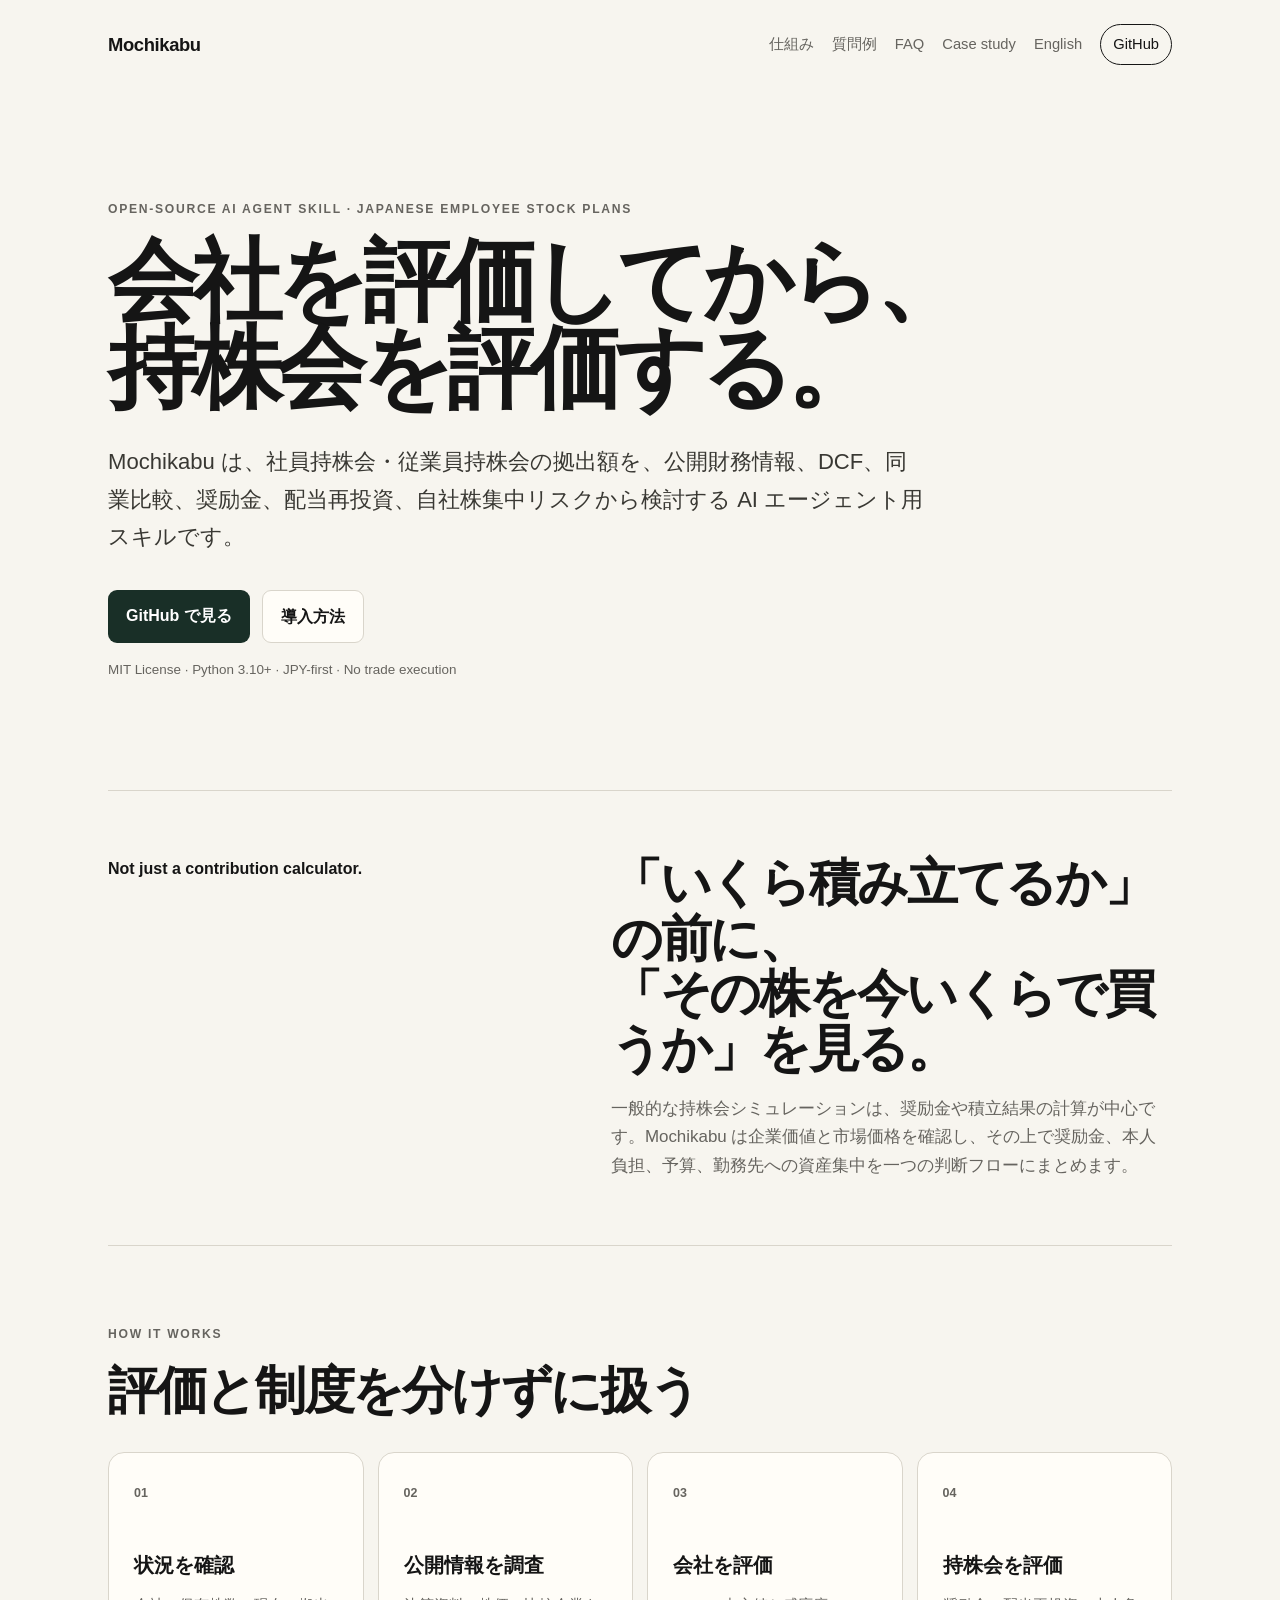
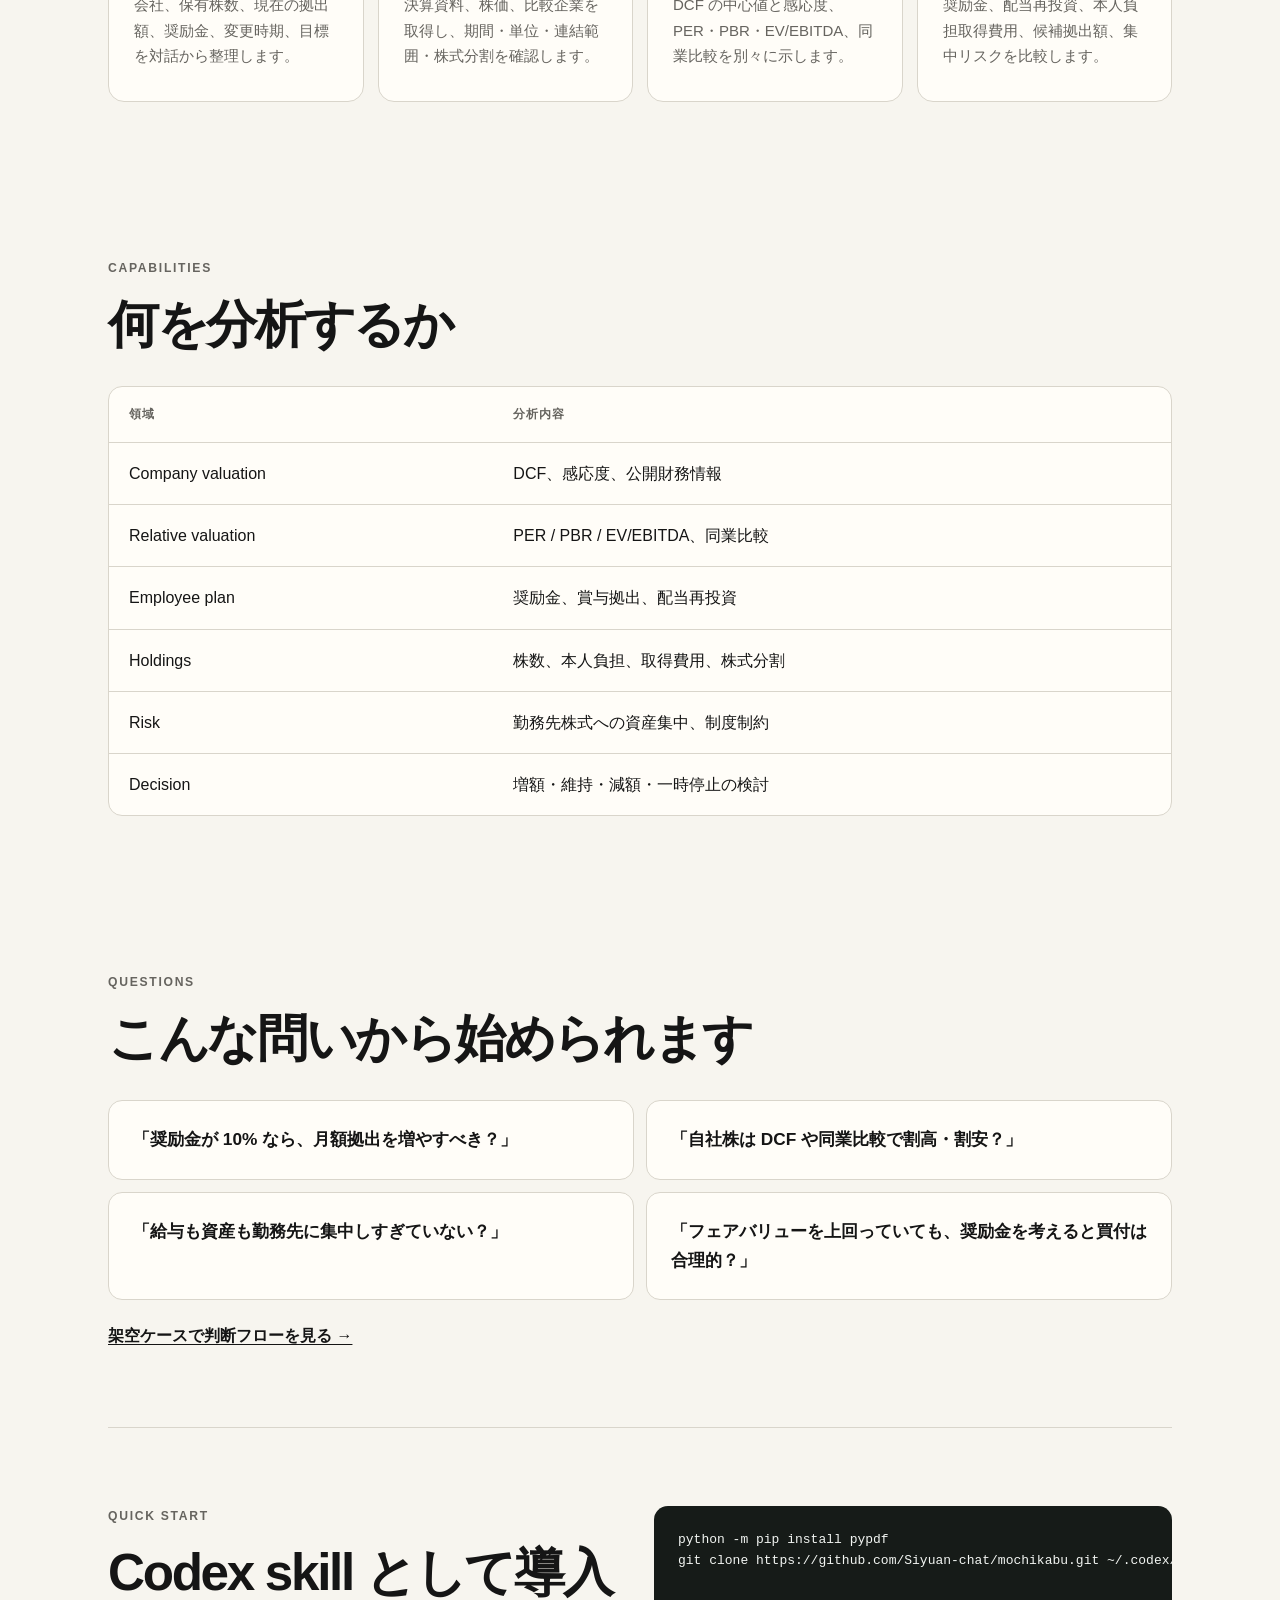
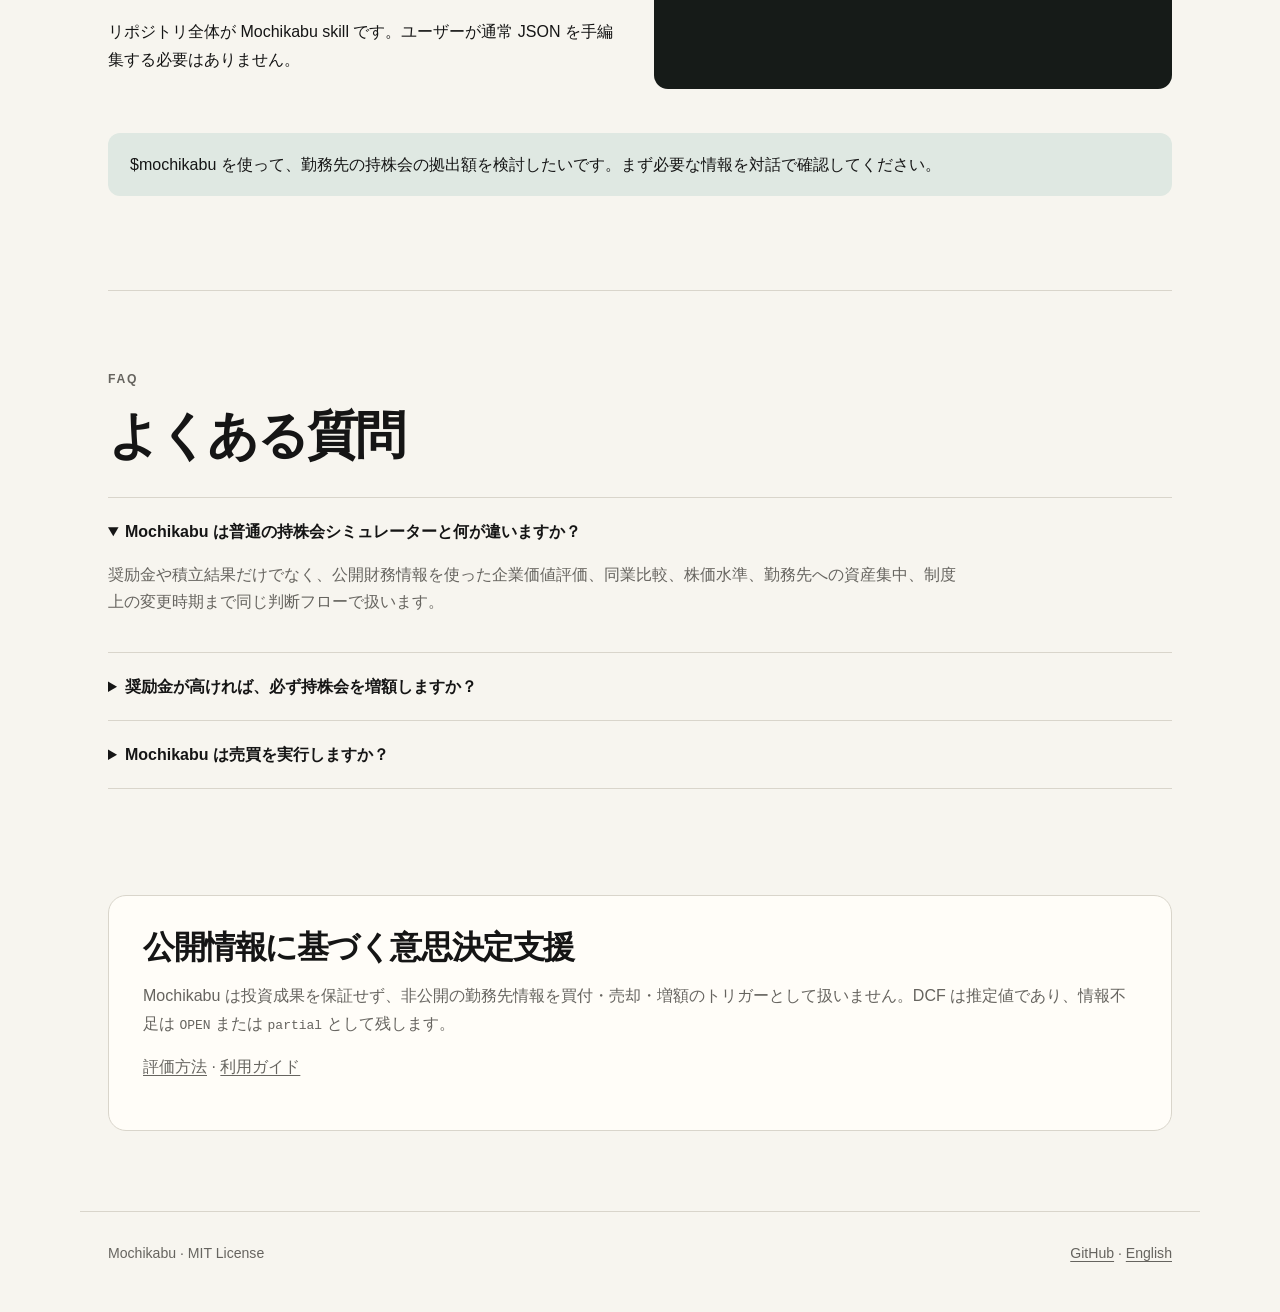
==== docs/index.html @ fea3e165 "docs: add SEO/GEO landing site and synthetic case study" ====
<!doctype html>
<html lang="ja">
<head>
<meta charset="utf-8">
<meta name="viewport" content="width=device-width,initial-scale=1">
<title>Mochikabu — 社員持株会・従業員持株会のための AI Agent Skill</title>
<meta name="description" content="Mochikabu は、公開財務情報、DCF、同業比較、奨励金、配当再投資、自社株集中リスクから社員持株会・従業員持株会の拠出判断を支援するオープンソース AI Agent Skill です。">
<meta name="robots" content="index,follow,max-snippet:-1">
<link rel="canonical" href="https://siyuan-chat.github.io/mochikabu/">
<link rel="alternate" hreflang="ja" href="https://siyuan-chat.github.io/mochikabu/">
<link rel="alternate" hreflang="en" href="https://siyuan-chat.github.io/mochikabu/en.html">
<link rel="stylesheet" href="./style.css">
<meta property="og:type" content="website">
<meta property="og:title" content="Mochikabu — AI Agent Skill for Japanese Employee Stock Ownership Plans">
<meta property="og:description" content="会社を評価してから、持株会を評価する。">
<meta property="og:url" content="https://siyuan-chat.github.io/mochikabu/">
<script type="application/ld+json">{"@context":"https://schema.org","@type":"SoftwareApplication","name":"Mochikabu","description":"Open-source AI agent skill for Japanese employee stock ownership and employee shareholding plans, combining public financial data, DCF valuation, peer comparison, employee incentives, dividend reinvestment and contribution planning.","applicationCategory":"FinanceApplication","operatingSystem":"Cross-platform","softwareRequirements":"Python 3.10+","isAccessibleForFree":true,"offers":{"@type":"Offer","price":"0","priceCurrency":"JPY"},"license":"https://opensource.org/license/mit","codeRepository":"https://github.com/Siyuan-chat/mochikabu","url":"https://siyuan-chat.github.io/mochikabu/","inLanguage":["ja","en"],"keywords":["社員持株会","従業員持株会","持株会 AI","employee stock ownership plan Japan","employee shareholding Japan","AI agent skill","DCF valuation","contribution planning"]}</script>
<script type="application/ld+json">{"@context":"https://schema.org","@type":"FAQPage","mainEntity":[{"@type":"Question","name":"Mochikabu は普通の持株会シミュレーターと何が違いますか？","acceptedAnswer":{"@type":"Answer","text":"奨励金や積立結果だけでなく、公開財務情報を使った企業価値評価、同業比較、株価水準、勤務先への資産集中、制度上の変更時期まで同じ判断フローで扱います。"}},{"@type":"Question","name":"奨励金が高ければ、必ず持株会を増額しますか？","acceptedAnswer":{"@type":"Answer","text":"いいえ。奨励金は実質的な取得コストを下げますが、株価評価、予算、自社株への集中、ロックアップや変更可能時期なども確認します。"}},{"@type":"Question","name":"Mochikabu は売買を実行しますか？","acceptedAnswer":{"@type":"Answer","text":"いいえ。公開情報に基づく調査、評価、シミュレーション、拠出判断の支援を行いますが、自動発注や取引執行は行いません。"}}]}</script>
</head>
<body>
<header class="site-header">
<a class="brand" href="./">Mochikabu</a>
<nav>
<a href="#how">仕組み</a>
<a href="#questions">質問例</a>
<a href="#faq">FAQ</a>
<a href="./case-incentive-vs-valuation.html">Case study</a>
<a href="./en.html">English</a>
<a class="nav-cta" href="https://github.com/Siyuan-chat/mochikabu">GitHub</a>
</nav>
</header>
<main>
<section class="hero">
<p class="eyebrow">OPEN-SOURCE AI AGENT SKILL · JAPANESE EMPLOYEE STOCK PLANS</p>
<h1>会社を評価してから、<br>持株会を評価する。</h1>
<p class="lead">Mochikabu は、社員持株会・従業員持株会の拠出額を、公開財務情報、DCF、同業比較、奨励金、配当再投資、自社株集中リスクから検討する AI エージェント用スキルです。</p>
<div class="actions">
<a class="button primary" href="https://github.com/Siyuan-chat/mochikabu">GitHub で見る</a>
<a class="button secondary" href="#quickstart">導入方法</a>
</div>
<p class="micro">MIT License · Python 3.10+ · JPY-first · No trade execution</p>
</section>
<section class="statement">
<p class="kicker">Not just a contribution calculator.</p>
<div>
<h2>「いくら積み立てるか」の前に、<br>「その株を今いくらで買うか」を見る。</h2>
<p>一般的な持株会シミュレーションは、奨励金や積立結果の計算が中心です。Mochikabu は企業価値と市場価格を確認し、その上で奨励金、本人負担、予算、勤務先への資産集中を一つの判断フローにまとめます。</p>
</div>
</section>
<section id="how">
<div class="section-head">
<p class="eyebrow">HOW IT WORKS</p>
<h2>評価と制度を分けずに扱う</h2>
</div>
<div class="grid">
<article class="card">
<span class="num">01</span>
<h3>状況を確認</h3>
<p>会社、保有株数、現在の拠出額、奨励金、変更時期、目標を対話から整理します。</p>
</article>
<article class="card">
<span class="num">02</span>
<h3>公開情報を調査</h3>
<p>決算資料、株価、比較企業を取得し、期間・単位・連結範囲・株式分割を確認します。</p>
</article>
<article class="card">
<span class="num">03</span>
<h3>会社を評価</h3>
<p>DCF の中心値と感応度、PER・PBR・EV/EBITDA、同業比較を別々に示します。</p>
</article>
<article class="card">
<span class="num">04</span>
<h3>持株会を評価</h3>
<p>奨励金、配当再投資、本人負担取得費用、候補拠出額、集中リスクを比較します。</p>
</article>
</div>
</section>
<section>
<div class="section-head">
<p class="eyebrow">CAPABILITIES</p>
<h2>何を分析するか</h2>
</div>
<div class="table-wrap">
<table>
<thead>
<tr>
<th>領域</th>
<th>分析内容</th>
</tr>
</thead>
<tbody>
<tr>
<td>Company valuation</td>
<td>DCF、感応度、公開財務情報</td>
</tr>
<tr>
<td>Relative valuation</td>
<td>PER / PBR / EV/EBITDA、同業比較</td>
</tr>
<tr>
<td>Employee plan</td>
<td>奨励金、賞与拠出、配当再投資</td>
</tr>
<tr>
<td>Holdings</td>
<td>株数、本人負担、取得費用、株式分割</td>
</tr>
<tr>
<td>Risk</td>
<td>勤務先株式への資産集中、制度制約</td>
</tr>
<tr>
<td>Decision</td>
<td>増額・維持・減額・一時停止の検討</td>
</tr>
</tbody>
</table>
</div>
</section>
<section id="questions">
<div class="section-head">
<p class="eyebrow">QUESTIONS</p>
<h2>こんな問いから始められます</h2>
</div>
<div class="questions">
<p>「奨励金が 10% なら、月額拠出を増やすべき？」</p>
<p>「自社株は DCF や同業比較で割高・割安？」</p>
<p>「給与も資産も勤務先に集中しすぎていない？」</p>
<p>「フェアバリューを上回っていても、奨励金を考えると買付は合理的？」</p>
</div>
<a class="text-link" href="./case-incentive-vs-valuation.html">架空ケースで判断フローを見る →</a>
</section>
<section id="quickstart" class="quickstart">
<div>
<p class="eyebrow">QUICK START</p>
<h2>Codex skill として導入</h2>
<p>リポジトリ全体が Mochikabu skill です。ユーザーが通常 JSON を手編集する必要はありません。</p>
</div>
<pre>
<code>python -m pip install pypdf
git clone https://github.com/Siyuan-chat/mochikabu.git ~/.codex/skills/mochikabu</code>
</pre>
<p class="prompt">$mochikabu を使って、勤務先の持株会の拠出額を検討したいです。まず必要な情報を対話で確認してください。</p>
</section>
<section id="faq">
<div class="section-head">
<p class="eyebrow">FAQ</p>
<h2>よくある質問</h2>
</div>
<div class="faq">
<details open>
<summary>Mochikabu は普通の持株会シミュレーターと何が違いますか？</summary>
<p>奨励金や積立結果だけでなく、公開財務情報を使った企業価値評価、同業比較、株価水準、勤務先への資産集中、制度上の変更時期まで同じ判断フローで扱います。</p>
</details>
<details>
<summary>奨励金が高ければ、必ず持株会を増額しますか？</summary>
<p>いいえ。奨励金は実質的な取得コストを下げますが、株価評価、予算、自社株への集中、ロックアップや変更可能時期なども確認します。</p>
</details>
<details>
<summary>Mochikabu は売買を実行しますか？</summary>
<p>いいえ。調査、評価、シミュレーション、拠出判断の支援までを扱い、自動発注や取引執行は行いません。</p>
</details>
</div>
</section>
<section class="boundary">
<h2>公開情報に基づく意思決定支援</h2>
<p>Mochikabu は投資成果を保証せず、非公開の勤務先情報を買付・売却・増額のトリガーとして扱いません。DCF は推定値であり、情報不足は <code>OPEN</code> または <code>partial</code> として残します。</p>
<p>
<a href="https://github.com/Siyuan-chat/mochikabu/blob/main/docs/valuation.ja.md">評価方法</a> · <a href="https://github.com/Siyuan-chat/mochikabu/blob/main/docs/usage.ja.md">利用ガイド</a>
</p>
</section>
</main>
<footer>
<span>Mochikabu · MIT License</span>
<span>
<a href="https://github.com/Siyuan-chat/mochikabu">GitHub</a> · <a href="./en.html">English</a>
</span>
</footer>
</body>
</html>
---- docs/style.css ----
:root{--bg:#f7f5ef;--ink:#151515;--muted:#66645f;--line:#d9d5cb;--panel:#fffdf8;--accent:#192f27;--accent-soft:#dfe8e2;--max:1120px}*{box-sizing:border-box}html{scroll-behavior:smooth}body{margin:0;background:var(--bg);color:var(--ink);font-family:Inter,-apple-system,BlinkMacSystemFont,"Segoe UI","Noto Sans JP","Hiragino Kaku Gothic ProN",Meiryo,sans-serif;line-height:1.7}a{color:inherit;text-decoration-thickness:1px;text-underline-offset:3px}.site-header{max-width:var(--max);margin:auto;padding:24px 28px;display:flex;align-items:center;justify-content:space-between;gap:24px}.brand{font-size:1.15rem;font-weight:800;text-decoration:none;letter-spacing:-.02em}nav{display:flex;gap:18px;align-items:center;flex-wrap:wrap;font-size:.92rem}nav a{text-decoration:none;color:var(--muted)}.nav-cta{border:1px solid var(--ink);padding:7px 12px;border-radius:999px;color:var(--ink)}main{max-width:var(--max);margin:auto;padding:0 28px 80px}.hero{padding:110px 0 95px;max-width:930px}.eyebrow{font-size:.76rem;letter-spacing:.14em;font-weight:800;color:var(--muted);margin:0 0 18px}h1{font-size:clamp(3rem,7vw,6.8rem);line-height:.98;letter-spacing:-.065em;margin:0 0 30px;font-weight:850}.lead{font-size:clamp(1.08rem,2vw,1.38rem);max-width:820px;color:#393833;margin:0}.actions{display:flex;gap:12px;flex-wrap:wrap;margin:34px 0 16px}.button{display:inline-block;padding:12px 18px;border-radius:9px;text-decoration:none;font-weight:700}.primary{background:var(--accent);color:#fff}.secondary{border:1px solid var(--line);background:var(--panel)}.micro{font-size:.84rem;color:var(--muted)}.statement{border-top:1px solid var(--line);border-bottom:1px solid var(--line);padding:64px 0;display:grid;grid-template-columns:1fr 1.25fr;gap:54px}.statement .kicker{font-weight:800;margin:0}.statement h2,.section-head h2,.quickstart h2,.boundary h2{font-size:clamp(2rem,4vw,3.6rem);line-height:1.08;letter-spacing:-.045em;margin:0 0 18px}.statement p:last-child{font-size:1.06rem;color:var(--muted);margin:0}section{padding:78px 0}.section-head{max-width:770px;margin-bottom:34px}.grid{display:grid;grid-template-columns:repeat(4,1fr);gap:14px}.card{background:var(--panel);border:1px solid var(--line);border-radius:16px;padding:25px;min-height:250px}.card .num{font-size:.78rem;font-weight:800;color:var(--muted)}.card h3{font-size:1.22rem;margin:44px 0 10px}.card p{margin:0;color:var(--muted);font-size:.94rem}.table-wrap{overflow:auto;border:1px solid var(--line);border-radius:14px;background:var(--panel)}table{border-collapse:collapse;width:100%;min-width:620px}th,td{text-align:left;padding:17px 20px;border-bottom:1px solid var(--line)}th{font-size:.78rem;letter-spacing:.08em;text-transform:uppercase;color:var(--muted)}tr:last-child td{border-bottom:0}.questions{display:grid;grid-template-columns:1fr 1fr;gap:12px;margin-bottom:22px}.questions p{background:var(--panel);border:1px solid var(--line);border-radius:14px;padding:24px;margin:0;font-size:1.08rem;font-weight:650}.text-link{font-weight:750}.quickstart{display:grid;grid-template-columns:1fr 1fr;gap:28px;border-top:1px solid var(--line);border-bottom:1px solid var(--line)}pre{margin:0;background:#161b18;color:#f2f5f2;padding:24px;border-radius:14px;overflow:auto;line-height:1.55}.prompt{grid-column:1/-1;background:var(--accent-soft);padding:18px 22px;border-radius:12px}.faq details{border-top:1px solid var(--line);padding:20px 0}.faq details:last-child{border-bottom:1px solid var(--line)}.faq summary{font-weight:750;cursor:pointer}.faq p{max-width:850px;color:var(--muted)}.boundary{background:var(--panel);border:1px solid var(--line);border-radius:18px;padding:34px;margin-top:28px}.boundary h2{font-size:2rem}.boundary p{color:var(--muted)}footer{max-width:var(--max);margin:auto;padding:30px 28px 46px;border-top:1px solid var(--line);display:flex;justify-content:space-between;gap:20px;color:var(--muted);font-size:.88rem}.article{max-width:820px;margin:auto;padding-top:70px}.article h1{font-size:clamp(2.7rem,6vw,5.4rem)}.article h2{font-size:2rem;line-height:1.15;letter-spacing:-.03em;margin-top:58px}.article p,.article li{font-size:1.03rem}.article .note{background:var(--accent-soft);border-radius:12px;padding:18px 20px}@media(max-width:860px){.site-header{align-items:flex-start}.grid{grid-template-columns:1fr 1fr}.statement,.quickstart{grid-template-columns:1fr}.questions{grid-template-columns:1fr}.hero{padding-top:72px}}@media(max-width:560px){.site-header{display:block}nav{margin-top:14px;gap:12px}main{padding-left:20px;padding-right:20px}.grid{grid-template-columns:1fr}h1{font-size:3.35rem}footer{display:block}}
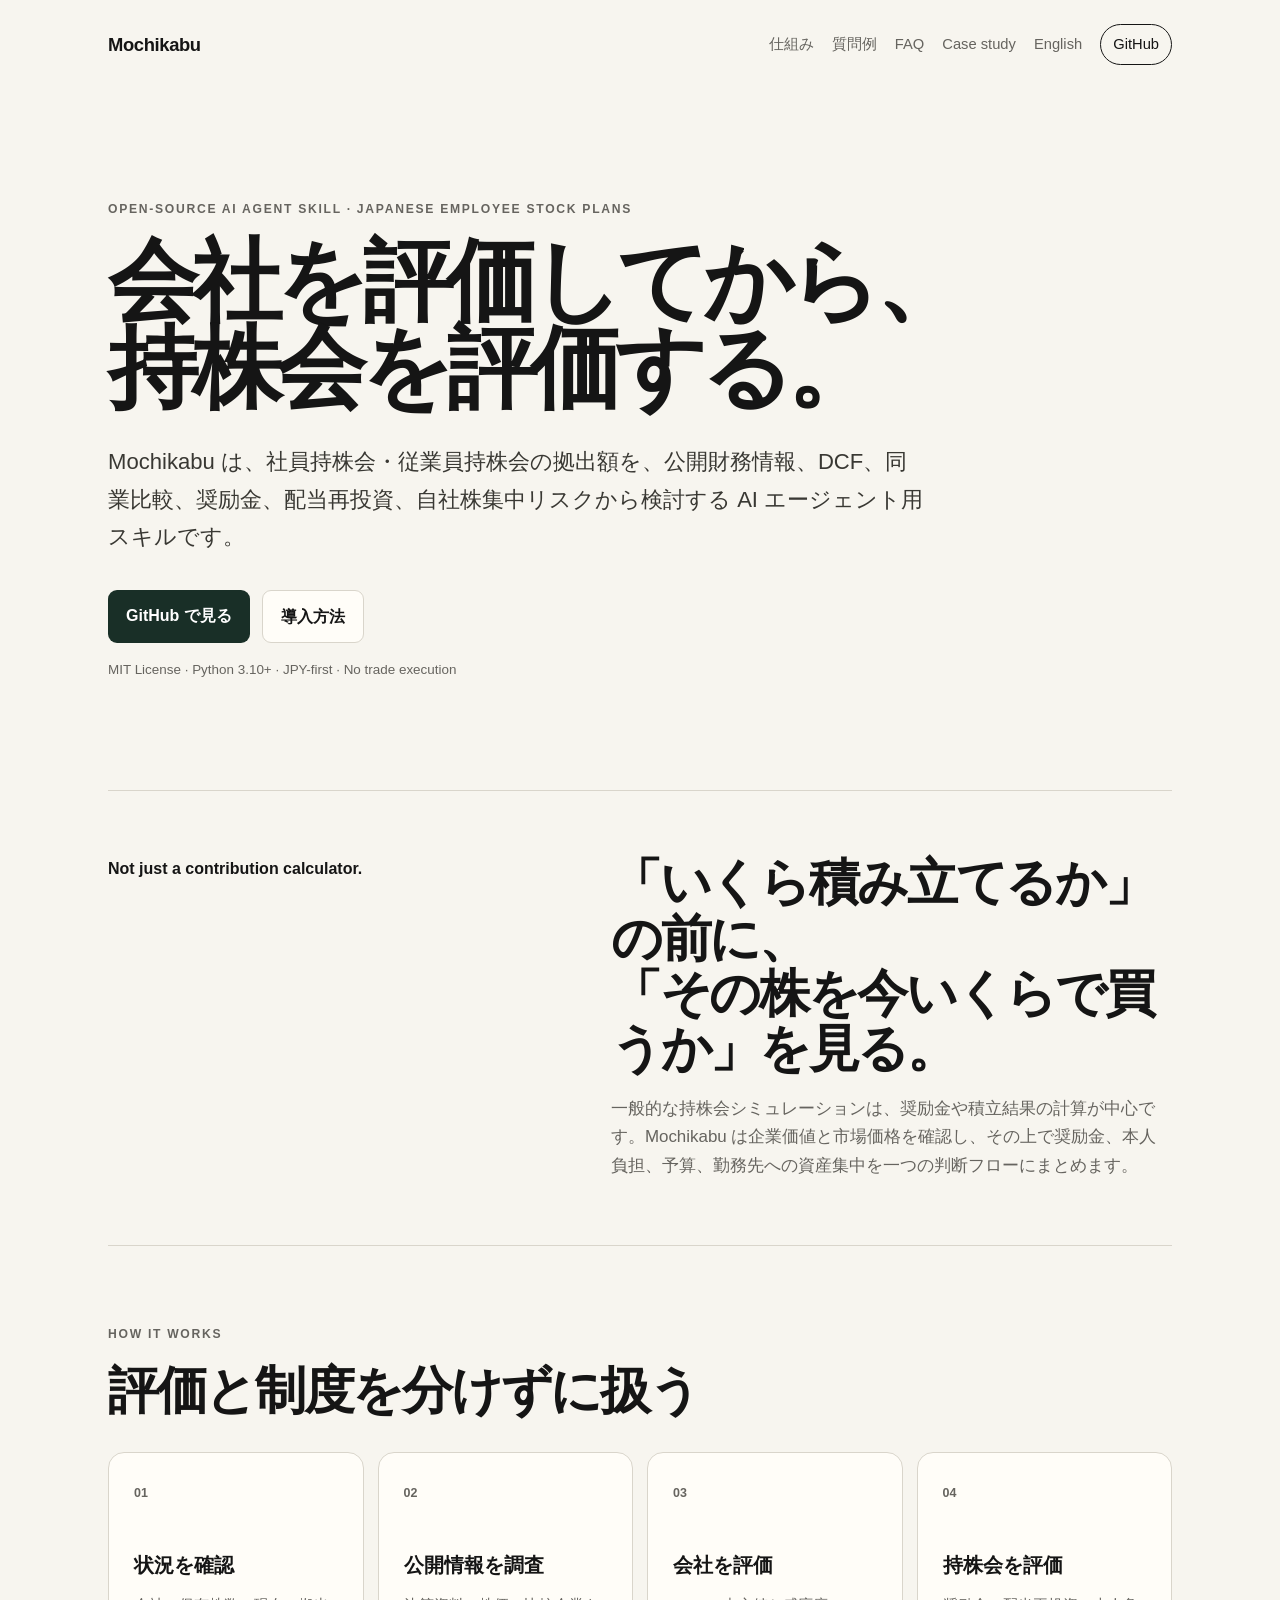
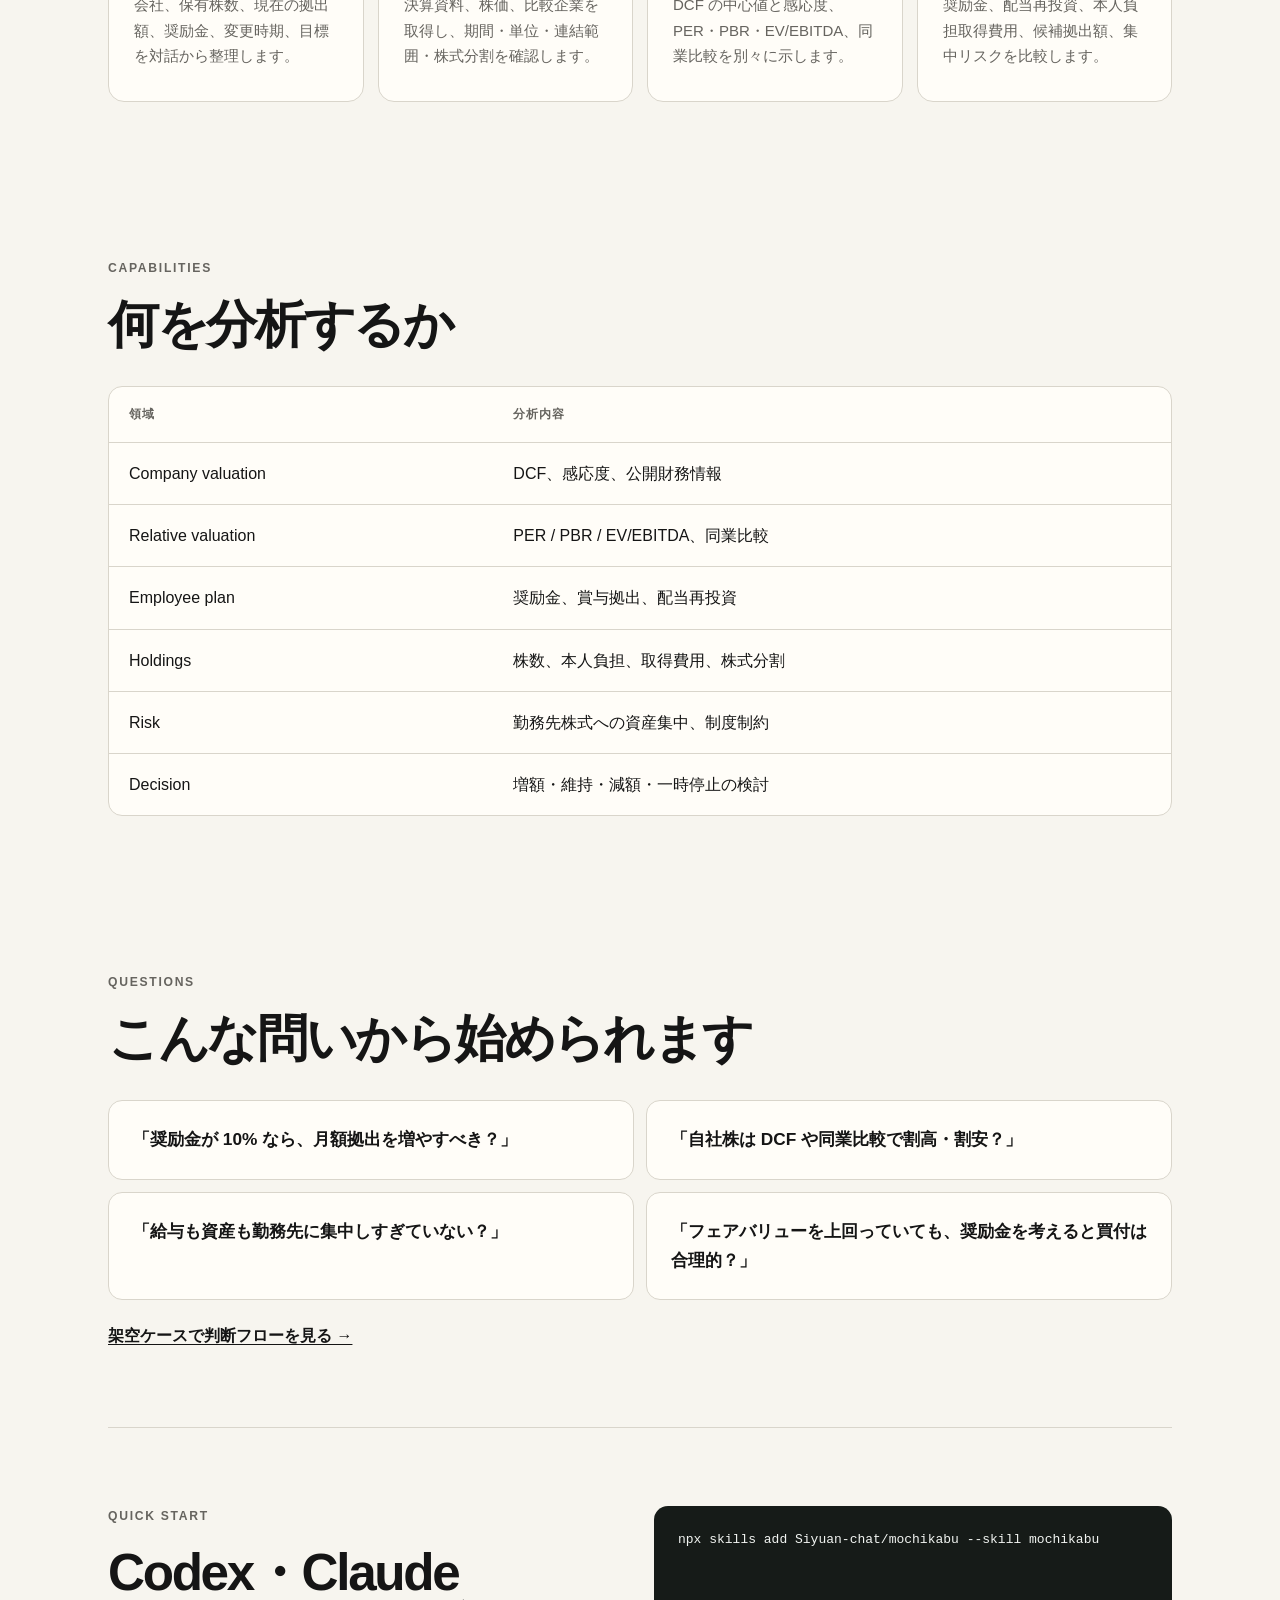
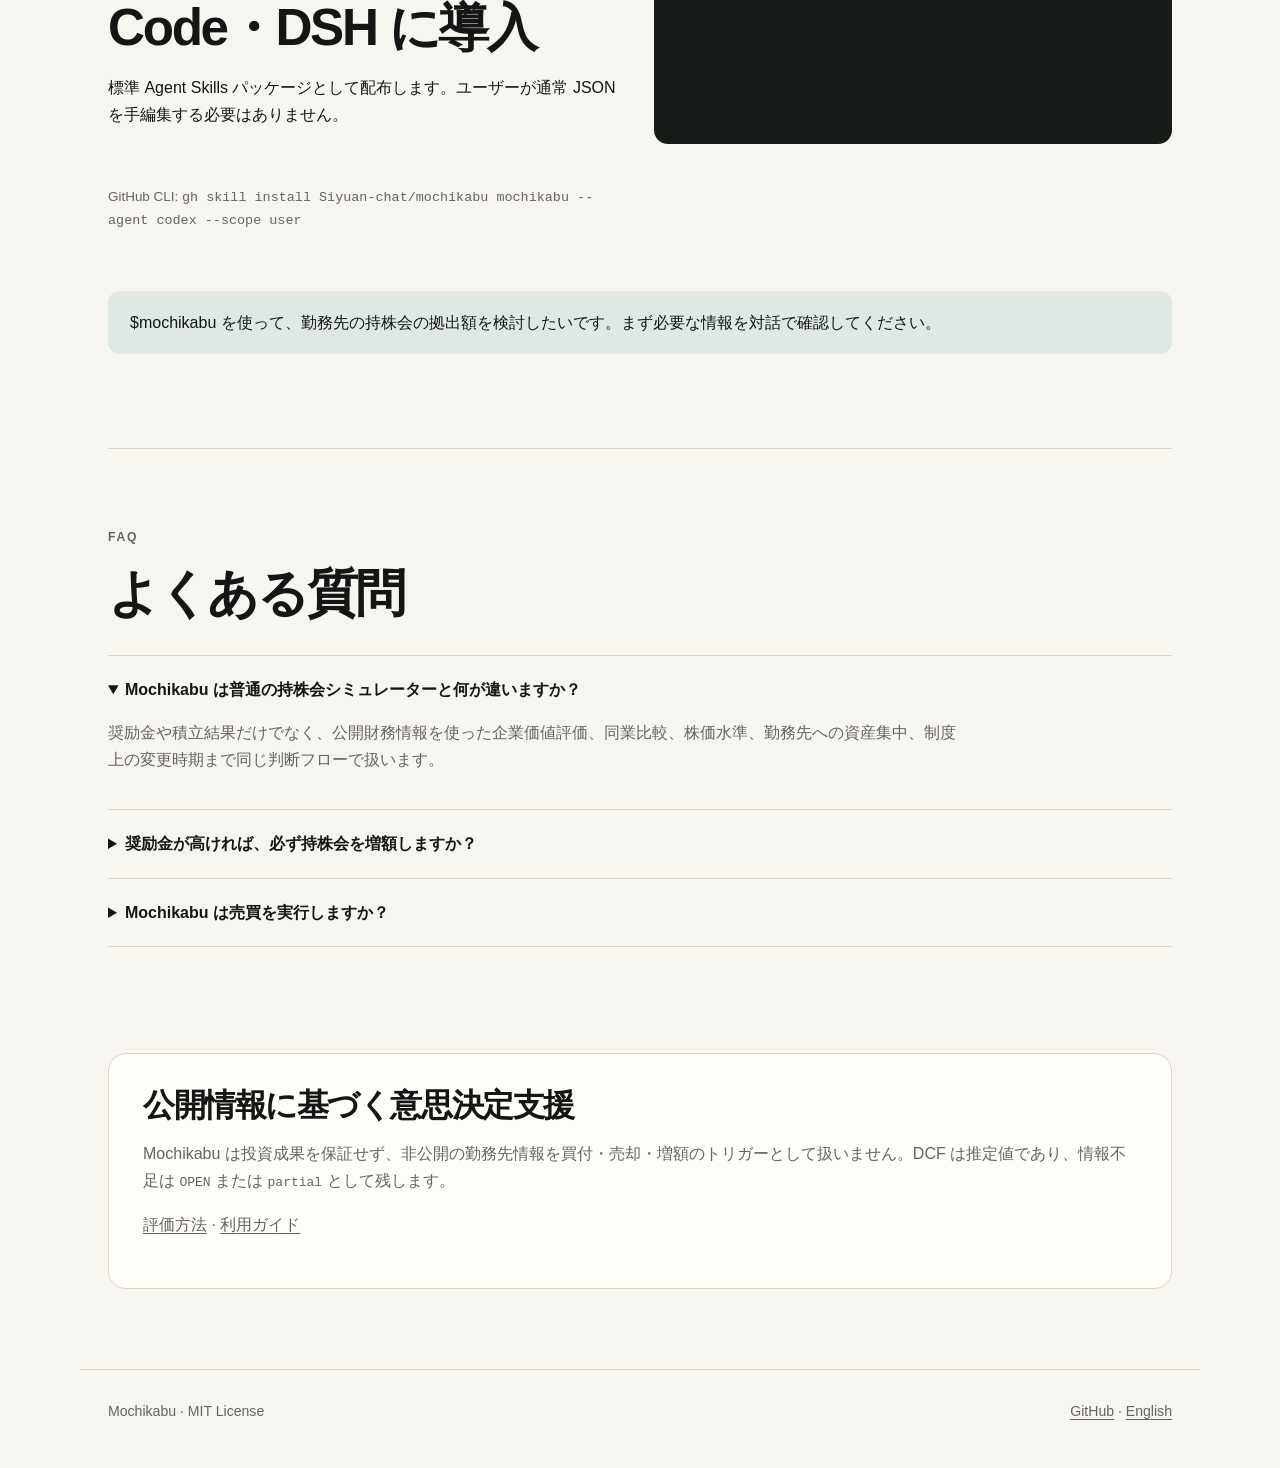
==== commit f7a851c3: "docs: surface registry install on index.html" ====
--- a/docs/index.html
+++ b/docs/index.html
@@ -133,13 +133,13 @@
 <section id="quickstart" class="quickstart">
 <div>
 <p class="eyebrow">QUICK START</p>
-<h2>Codex skill として導入</h2>
-<p>リポジトリ全体が Mochikabu skill です。ユーザーが通常 JSON を手編集する必要はありません。</p>
+<h2>Codex・Claude Code・DSH に導入</h2>
+<p>標準 Agent Skills パッケージとして配布します。ユーザーが通常 JSON を手編集する必要はありません。</p>
 </div>
 <pre>
-<code>python -m pip install pypdf
-git clone https://github.com/Siyuan-chat/mochikabu.git ~/.codex/skills/mochikabu</code>
+<code>npx skills add Siyuan-chat/mochikabu --skill mochikabu</code>
 </pre>
+<p class="micro">GitHub CLI: <code>gh skill install Siyuan-chat/mochikabu mochikabu --agent codex --scope user</code></p>
 <p class="prompt">$mochikabu を使って、勤務先の持株会の拠出額を検討したいです。まず必要な情報を対話で確認してください。</p>
 </section>
 <section id="faq">
